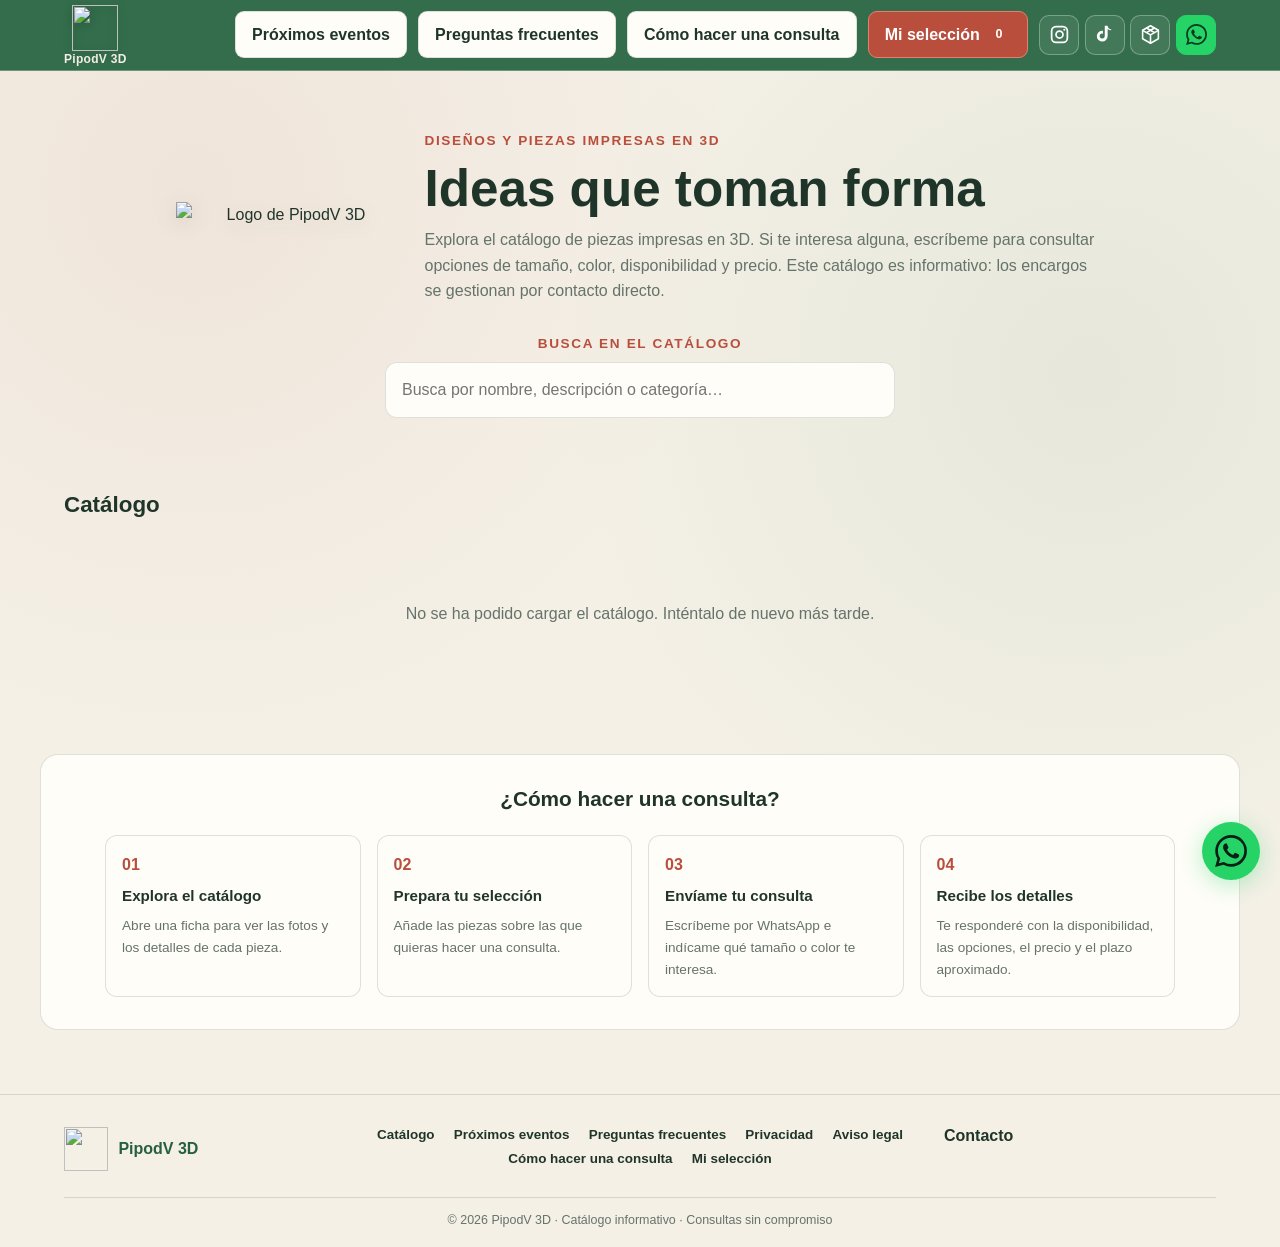
==== index.html @ 947e5152 "Add files via upload" ====
<!doctype html>
<html lang="es">
<head>
  <meta charset="utf-8">
  <meta name="viewport" content="width=device-width, initial-scale=1">
  <meta name="description" content="Catálogo de piezas impresas en 3D de PipodV 3D. Consulta disponibilidad y personalizaciones por WhatsApp.">
  <title>PipodV 3D | Catálogo de impresión 3D</title>
  <link rel="stylesheet" href="fonts.css">
  <style>
    :root{--bg:#f4f0e6;--card:#fffdf8;--glass:rgba(47,107,72,.98);--cyan:#b94e3d;--purple:#3f7953;--green:#25d366;--text:#20352a;--muted:#65736a;--border:rgba(32,53,42,.14);--glow:0 0 18px rgba(185,78,61,.2)}
    *{box-sizing:border-box}html{scroll-behavior:smooth}body{margin:0;font-family:'Inter',Arial,sans-serif;background:radial-gradient(circle at 15% 15%,rgba(185,78,61,.07),transparent 36%),radial-gradient(circle at 85% 30%,rgba(90,147,104,.09),transparent 38%),var(--bg);color:var(--text);line-height:1.6}h1,h2,h3{font-family:'Barlow Semi Condensed',sans-serif}button,input{font:inherit}button,a{-webkit-tap-highlight-color:transparent}a{color:inherit}
    .site-header{position:sticky;top:0;z-index:20;background:var(--glass);backdrop-filter:blur(14px);border-bottom:1px solid rgba(255,255,255,.28);padding:.3rem 5%;display:flex;justify-content:space-between;align-items:center;gap:1rem;color:#fff}.logo{display:inline-flex;flex-direction:column;align-items:center;justify-content:center;gap:2px;text-decoration:none;line-height:1}.logo img{display:block;width:46px;height:46px;object-fit:contain;filter:drop-shadow(0 2px 4px rgba(0,0,0,.2))}.brand-name{color:#f4f0e6;font:700 12px/1 'Barlow Semi Condensed',sans-serif;letter-spacing:.025em;white-space:nowrap}.header-actions{display:flex;gap:.7rem;align-items:center}.button{display:inline-flex;align-items:center;justify-content:center;gap:.45rem;border:1px solid var(--border);border-radius:9px;padding:.6rem 1rem;background:var(--card);color:var(--text);text-decoration:none;font-weight:700;cursor:pointer}.button:hover{border-color:var(--cyan)}.button-primary{border-color:var(--cyan);background:rgba(185,78,61,.14);box-shadow:var(--glow)}.count{display:inline-grid;place-items:center;min-width:1.5rem;height:1.5rem;border-radius:99px;background:var(--cyan);color:#fff;font-size:.78rem}
    .site-header .button-primary{background:var(--cyan);color:#fff;border-color:#e0806e;box-shadow:none}.site-header .button-primary:hover{background:#a93f32;border-color:#a93f32}
    .social-links{display:flex;align-items:center;gap:.35rem}.social-links a{width:40px;height:40px;display:grid;place-items:center;border:1px solid rgba(255,255,255,.3);border-radius:10px;background:rgba(255,255,255,.08);color:#fff;text-decoration:none;transition:background .2s,border-color .2s,transform .2s}.social-links a:hover{background:rgba(255,255,255,.18);border-color:#fff;transform:translateY(-1px)}.social-links a:focus-visible{outline:3px solid #f4f0e6;outline-offset:2px}.social-links svg{width:21px;height:21px;display:block;fill:currentColor}.social-links .wa-link{background:#25d366;color:#073b20;border-color:#25d366}.social-links .wa-link:hover{background:#49e681;border-color:#49e681}.social-links .maker-icon{fill:none;stroke:currentColor;stroke-width:1.8;stroke-linecap:round;stroke-linejoin:round}
    .hero{max-width:1100px;margin:auto;text-align:center;padding:3.5rem 5% 2.6rem}.hero-brand{display:flex;align-items:center;justify-content:center;gap:1.5rem;margin-bottom:1.8rem}.hero-logo{display:block;width:225px;height:auto;flex:0 0 225px;filter:drop-shadow(0 5px 10px rgba(32,53,42,.12))}.hero-copy{text-align:left}.eyebrow{font-family:'Barlow Semi Condensed',sans-serif;color:var(--cyan);font-size:.85rem;font-weight:800;letter-spacing:.12em;text-transform:uppercase}.hero h1{font:800 clamp(2rem,5vw,3.2rem)/1.15 'Barlow Semi Condensed',sans-serif;margin:.5rem 0}.hero-copy p{max-width:680px;margin:0;color:var(--muted)}.search{display:block;width:min(100%,510px);margin:auto;padding:.9rem 1rem;border:1px solid var(--border);border-radius:12px;background:var(--card);color:var(--text);outline:none}.search:focus{border-color:var(--cyan);box-shadow:var(--glow)}
    .categories{max-width:1400px;margin:auto;padding:0 5% 2rem;display:flex;flex-wrap:wrap;justify-content:center;gap:.55rem}.cat{border:1px solid var(--border);border-radius:99px;padding:.5rem .9rem;background:var(--card);color:var(--muted);font-weight:700;cursor:pointer}.cat.active{background:var(--cyan);border-color:var(--cyan);color:#fff}.cat.custom{color:#285f3f;border-color:var(--purple)}.cat.custom.active{background:var(--purple);color:white}
    .custom-banner{display:none;max-width:1100px;margin:0 auto 2rem;padding:1.5rem 5%;text-align:center;border:1px solid rgba(63,121,83,.35);border-radius:16px;background:linear-gradient(135deg,rgba(63,121,83,.12),rgba(185,78,61,.07))}.custom-banner.show{display:block}.custom-banner h2{font:700 1.25rem 'Barlow Semi Condensed',sans-serif;margin:0 0 .4rem}.custom-banner p{color:var(--muted);margin:.3rem 0 1rem}
    .catalog{max-width:1400px;margin:auto;padding:0 5% 4rem}.section-title{font:700 1.4rem 'Barlow Semi Condensed',sans-serif;margin:0 0 1.2rem}.grid{display:grid;grid-template-columns:repeat(auto-fill,minmax(min(100%,250px),1fr));gap:1.25rem}.product{overflow:hidden;border:1px solid var(--border);border-radius:16px;background:var(--card);display:flex;flex-direction:column;transition:transform .2s,border-color .2s}.product:hover{transform:translateY(-4px);border-color:rgba(185,78,61,.4)}.product-image{position:relative;aspect-ratio:1;background:#0d1017;cursor:pointer}.product-image img{width:100%;height:100%;object-fit:cover;display:block}.tag,.photo-count{position:absolute;top:10px;padding:.3rem .65rem;border-radius:6px;background:#2f6b48;font-size:.75rem;font-weight:800;box-shadow:0 2px 8px rgba(0,0,0,.3)}.tag{left:10px;color:#fff;border:1px solid #b94e3d}.photo-count{right:10px;color:#fff;border:1px solid rgba(255,255,255,.7)}.product-body{padding:1rem;display:flex;flex-direction:column;flex:1}.product h3{margin:0 0 .35rem;font-size:1rem}.product p{margin:0 0 1rem;color:var(--muted);font-size:.86rem;flex:1}.product-footer{border-top:1px solid var(--border);padding-top:.8rem;display:flex;justify-content:space-between;align-items:center;gap:.5rem}.product-specs{display:grid;gap:.15rem}.product-price{color:var(--cyan);font-weight:800;font-size:.84rem}.details{color:var(--muted);font-size:.75rem}.ask{color:var(--cyan);font-weight:700;font-size:.88rem}.add.selected{border-color:var(--green);color:var(--green);background:rgba(37,211,102,.1)}.empty{grid-column:1/-1;text-align:center;color:var(--muted);padding:3rem 1rem}
    .how{max-width:1200px;margin:0 auto 4rem;padding:2rem 5%;border:1px solid var(--border);border-radius:18px;background:var(--card)}.how h2{text-align:center;font:700 1.3rem 'Barlow Semi Condensed',sans-serif;margin:0 0 1.5rem}.steps{display:grid;grid-template-columns:repeat(auto-fit,minmax(200px,1fr));gap:1rem}.step{padding:1rem;border:1px solid var(--border);border-radius:12px;background:rgba(255,255,255,.02)}.step b{color:var(--cyan);font:800 1rem 'Barlow Semi Condensed',sans-serif}.step h3{margin:.4rem 0;font-size:.95rem}.step p{margin:0;color:var(--muted);font-size:.85rem}
    footer{text-align:center;padding:2rem 5% 4rem;border-top:1px solid var(--border);color:var(--muted);font-size:.85rem}.float-contact{position:fixed;right:20px;bottom:20px;z-index:15;width:58px;height:58px;display:grid;place-items:center;border:0;border-radius:50%;background:var(--green);color:#062018;padding:0;box-shadow:0 5px 24px #25d36655;cursor:pointer}.float-contact svg{width:32px;height:32px;display:block;fill:currentColor}
    .overlay{position:fixed;inset:0;z-index:30;display:none;align-items:stretch;justify-content:flex-end;background:rgba(0,0,0,.45);backdrop-filter:blur(4px)}.overlay.open{display:flex}.drawer{width:min(100%,420px);height:100%;padding:1.3rem;background:var(--card);color:var(--text);border-left:1px solid var(--border);display:flex;flex-direction:column}.drawer-head{display:flex;justify-content:space-between;align-items:center;border-bottom:1px solid var(--border);padding-bottom:.8rem}.drawer-head h2{font:700 1.1rem 'Barlow Semi Condensed',sans-serif;margin:0}.close{border:0;background:none;color:var(--muted);font-size:1.7rem;cursor:pointer}.list-items{flex:1;overflow:auto;padding:1rem 0;display:grid;align-content:start;gap:.7rem}.list-item{display:flex;align-items:center;gap:.7rem;padding:.65rem;background:var(--card);border:1px solid var(--border);border-radius:10px}.list-item img{width:48px;height:48px;object-fit:cover;border-radius:6px}.list-item div{flex:1}.list-item strong{display:block;font-size:.85rem}.list-item small{color:var(--muted)}.remove{border:0;border-radius:6px;background:#ef444422;color:#a52d2d;padding:.4rem;cursor:pointer}.drawer-note{color:var(--muted);font-size:.8rem}.send{width:100%;background:var(--green);color:#06140a;border:0;border-radius:10px;padding:.9rem;font-weight:800;cursor:pointer}.send:disabled{opacity:.4;cursor:not-allowed}
    .modal-wrap{position:fixed;inset:0;z-index:40;display:none;align-items:center;justify-content:center;padding:1rem;background:rgba(0,0,0,.55)}.modal-wrap.open{display:flex}.modal{position:relative;width:min(850px,100%);max-height:92vh;overflow:auto;display:grid;grid-template-columns:1.05fr 1fr;background:var(--card);border:1px solid var(--border);border-radius:16px}.modal-close{position:absolute;top:8px;right:8px;z-index:5;width:42px;height:42px;border:2px solid #fff;border-radius:50%;background:#2f6b48;color:#fff;font-size:1.6rem;line-height:1;cursor:pointer;box-shadow:0 2px 8px rgba(0,0,0,.35)}.modal-photo{position:relative;background:#090b10;min-height:280px}.modal-photo img{width:100%;height:100%;max-height:65vh;object-fit:contain}.gallery-nav{position:absolute;top:50%;transform:translateY(-50%);width:38px;height:38px;border:1px solid #ffffff44;border-radius:50%;background:#090b10bb;color:white;font-size:1.3rem;cursor:pointer}.gallery-nav.prev{left:10px}.gallery-nav.next{right:10px}.modal-info{padding:1.5rem}.modal-info h2{font-size:1.3rem}.modal-info p{color:var(--muted)}.modal-info .makerworld-note{margin:1rem 0;padding:.8rem .9rem}.modal-thumbs{display:flex;gap:.4rem;overflow:auto;padding:.5rem}.modal-thumbs button{width:48px;height:48px;padding:0;border:2px solid transparent;border-radius:5px;overflow:hidden;background:none;cursor:pointer;flex:none}.modal-thumbs button.active{border-color:var(--cyan)}.modal-thumbs img{width:100%;height:100%;object-fit:cover}
    .site-footer{padding:2rem 5% 1rem;border-top:1px solid var(--border);color:var(--muted);font-size:.85rem}.footer-main{max-width:1400px;margin:auto;display:grid;grid-template-columns:1fr 2fr 1fr;gap:2rem;align-items:start;text-align:left}.footer-brand{display:flex;align-items:center;gap:.65rem;color:#285f3f;text-decoration:none;font:800 1rem 'Barlow Semi Condensed',sans-serif}.footer-brand img{width:44px;height:44px;object-fit:contain}.footer-nav{display:flex;justify-content:center;flex-wrap:wrap;gap:.55rem 1.2rem}.footer-nav a,.footer-nav button,.footer-contact a{border:0;padding:0;background:none;color:var(--text);text-decoration:none;font:600 .84rem Inter,Arial,sans-serif;cursor:pointer}.footer-nav a:hover,.footer-nav button:hover,.footer-contact a:hover{color:var(--cyan)}.footer-contact h2{margin:0 0 .45rem;color:var(--text);font:700 1rem 'Barlow Semi Condensed',sans-serif}.footer-contact-links{display:flex;flex-direction:column;align-items:flex-start;gap:.3rem}.contact-pending{color:var(--muted);font-size:.78rem}.footer-bottom{margin:1.6rem 0 0;padding-top:.8rem;border-top:1px solid var(--border);text-align:center;font-size:.78rem}.makerworld-note{margin:-.3rem 0 .9rem;padding:.65rem .75rem;border-left:3px solid var(--green);border-radius:5px;background:rgba(47,107,72,.08);font-size:.78rem;color:var(--text)}.makerworld-note a{display:inline-block;margin-top:.2rem;color:#285f3f;font-weight:800}.modal-info .makerworld-note{margin:1rem 0;padding:.8rem .9rem}
    @media(max-width:700px){.hero{padding-top:2.5rem}.hero-brand{flex-direction:column;gap:.5rem}.hero-logo{width:168px;flex-basis:auto}.hero-copy{text-align:center}.hero-copy p{margin:0 auto}.site-header{padding-inline:4%}.logo img{width:44px;height:44px}.brand-name{font-size:11px}.header-actions{flex-wrap:wrap;justify-content:flex-end;max-width:calc(100% - 68px);gap:.35rem}.header-actions .button{padding:.45rem .55rem;font-size:.78rem}.header-actions .how-link{display:none}.social-links{gap:.25rem}.social-links a{width:36px;height:36px}.modal{grid-template-columns:1fr}.modal-photo{min-height:0;aspect-ratio:1}.modal-photo img{max-height:none}.categories{padding-inline:4%}.catalog{padding-inline:4%}.how{margin-inline:4%;padding:1.4rem}.footer-main{grid-template-columns:1fr;gap:1rem;justify-items:center;text-align:center}.footer-nav{order:2}.footer-contact{order:3}.footer-contact-links{align-items:center}}
  </style>
</head>
<body>
  <header class="site-header">
    <a class="logo" href="#inicio" aria-label="PipodV 3D, inicio"><img src="pipodv3d-icon.png" alt=""><span class="brand-name">PipodV 3D</span></a>
    <nav class="header-actions" aria-label="Navegación principal">
      <a class="button" href="eventos.html" target="_blank" rel="noopener noreferrer">Próximos eventos</a>
      <a class="button faq-link" href="preguntas-frecuentes.html">Preguntas frecuentes</a>
      <a class="button how-link" href="#como-funciona">Cómo hacer una consulta</a>
      <button class="button button-primary" id="openList" type="button">Mi selección <span class="count" id="headerCount">0</span></button>
      <div class="social-links" aria-label="Redes sociales y contacto">
        <a href="https://www.instagram.com/pipodv3d/" target="_blank" rel="noopener noreferrer" aria-label="Instagram de PipodV 3D" title="Instagram"><svg viewBox="0 0 24 24" aria-hidden="true"><rect x="3" y="3" width="18" height="18" rx="5" fill="none" stroke="currentColor" stroke-width="2"/><circle cx="12" cy="12" r="4" fill="none" stroke="currentColor" stroke-width="2"/><circle cx="17.5" cy="6.5" r="1.2"/></svg></a>
        <a href="https://www.tiktok.com/@pipodv3d" target="_blank" rel="noopener noreferrer" aria-label="TikTok de PipodV 3D" title="TikTok"><svg viewBox="0 0 24 24" aria-hidden="true"><path d="M19.7 7.1a6.8 6.8 0 0 1-4.1-1.4v8.1a6.2 6.2 0 1 1-5.4-6.1v3.3a2.9 2.9 0 1 0 2.1 2.8V2h3.3c.2 2.1 1.6 3.8 4.1 4.2v.9Z"/></svg></a>
        <a href="https://makerworld.com/es/@PipodV3D" target="_blank" rel="noopener noreferrer" aria-label="MakerWorld de PipodV 3D" title="MakerWorld"><svg class="maker-icon" viewBox="0 0 24 24" aria-hidden="true"><path d="m12 2 9 5.2v9.6L12 22l-9-5.2V7.2L12 2Z"/><path d="m3.4 7.5 8.6 5 8.6-5M12 12.5V22M7.5 4.6l9 5.2M16.5 4.6l-9 5.2"/></svg></a>
        <a class="wa-link" href="https://wa.me/34672558103" target="_blank" rel="noopener noreferrer" aria-label="Contactar con PipodV 3D por WhatsApp" title="WhatsApp"><svg viewBox="0 0 24 24" aria-hidden="true"><path d="M20.52 3.48A11.82 11.82 0 0 0 12.08 0C5.52 0 .18 5.34.18 11.9c0 2.1.55 4.16 1.6 5.97L.08 24l6.28-1.65a11.9 11.9 0 0 0 5.71 1.46h.01c6.56 0 11.9-5.34 11.9-11.9 0-3.18-1.24-6.17-3.46-8.43ZM12.08 21.8h-.01a9.9 9.9 0 0 1-5.04-1.38l-.36-.21-3.73.98 1-3.64-.24-.37a9.9 9.9 0 0 1-1.52-5.28c0-5.46 4.44-9.9 9.9-9.9a9.8 9.8 0 0 1 7 2.9 9.8 9.8 0 0 1 2.89 7c0 5.46-4.44 9.9-9.89 9.9Zm5.43-7.42c-.3-.15-1.76-.87-2.03-.97-.27-.1-.47-.15-.67.15-.2.3-.77.97-.94 1.17-.17.2-.35.22-.64.07-.3-.15-1.26-.46-2.4-1.47-.88-.79-1.48-1.76-1.65-2.06-.17-.3-.02-.46.13-.61.13-.13.3-.35.45-.52.15-.17.2-.3.3-.5.1-.2.05-.37-.02-.52-.08-.15-.67-1.61-.92-2.21-.24-.58-.49-.5-.67-.51h-.57c-.2 0-.52.07-.79.37-.27.3-1.04 1.02-1.04 2.48 0 1.46 1.06 2.87 1.21 3.07.15.2 2.1 3.2 5.08 4.49.71.31 1.26.49 1.69.63.71.23 1.36.19 1.87.12.57-.09 1.76-.72 2.01-1.42.25-.69.25-1.29.17-1.41-.07-.12-.27-.2-.57-.35Z"/></svg></a>
      </div>
    </nav>
  </header>
  <main id="inicio">
    <section class="hero">
      <div class="hero-brand">
        <img class="hero-logo" src="pipodv3d-logo.png" alt="Logo de PipodV 3D">
        <div class="hero-copy">
          <span class="eyebrow">Diseños y piezas impresas en 3D</span>
          <h1>Ideas que toman forma</h1>
          <p>Explora el catálogo de piezas impresas en 3D. Si te interesa alguna, escríbeme para consultar opciones de tamaño, color, disponibilidad y precio. Este catálogo es informativo: los encargos se gestionan por contacto directo.</p>
        </div>
      </div>
      <label for="searchInput" class="eyebrow" style="display:block;margin-bottom:.45rem">Busca en el catálogo</label>
      <input class="search" id="searchInput" type="search" placeholder="Busca por nombre, descripción o categoría…">
    </section>
    <nav class="categories" id="categoriesBar" aria-label="Filtrar por categoría"></nav>
    <section class="custom-banner" id="customBanner">
      <h2>¿Tienes una idea en mente?</h2>
      <p>Si tienes un archivo STL, un nombre o un logotipo, escríbeme y vemos cómo convertirlo en una pieza impresa en 3D.</p>
      <button class="button button-primary" id="customContact" type="button">Cuéntame tu idea</button>
    </section>
    <section class="catalog" aria-labelledby="catalogTitle">
      <h2 class="section-title" id="catalogTitle">Catálogo</h2>
      <div class="grid" id="productsGrid" aria-live="polite"></div>
    </section>
    <section class="how" id="como-funciona">
      <h2>¿Cómo hacer una consulta?</h2>
      <div class="steps">
        <article class="step"><b>01</b><h3>Explora el catálogo</h3><p>Abre una ficha para ver las fotos y los detalles de cada pieza.</p></article>
        <article class="step"><b>02</b><h3>Prepara tu selección</h3><p>Añade las piezas sobre las que quieras hacer una consulta.</p></article>
        <article class="step"><b>03</b><h3>Envíame tu consulta</h3><p>Escríbeme por WhatsApp e indícame qué tamaño o color te interesa.</p></article>
        <article class="step"><b>04</b><h3>Recibe los detalles</h3><p>Te responderé con la disponibilidad, las opciones, el precio y el plazo aproximado.</p></article>
      </div>
    </section>
  </main>
  <footer class="site-footer">
    <div class="footer-main">
      <a class="footer-brand" href="#inicio"><img src="pipodv3d-icon.png" alt=""><span>PipodV 3D</span></a>
      <nav class="footer-nav" aria-label="Enlaces del pie de página"><a href="#catalogTitle">Catálogo</a><a href="eventos.html">Próximos eventos</a><a href="preguntas-frecuentes.html">Preguntas frecuentes</a><a href="politica-de-privacidad.html">Privacidad</a><a href="aviso-legal.html">Aviso legal</a><a href="#como-funciona">Cómo hacer una consulta</a><button type="button" id="footerOpenList">Mi selección</button></nav>
      <div class="footer-contact" id="contacto"><h2>Contacto</h2><div class="footer-contact-links" data-contact-links></div></div>
    </div>
    <p class="footer-bottom">© <span id="year"></span> PipodV 3D · Catálogo informativo · Consultas sin compromiso</p>
  </footer>
  <button class="float-contact" id="quickContact" type="button" aria-label="Consulta rápida por WhatsApp" title="WhatsApp"><svg viewBox="0 0 24 24" aria-hidden="true"><path d="M20.52 3.48A11.82 11.82 0 0 0 12.08 0C5.52 0 .18 5.34.18 11.9c0 2.1.55 4.16 1.6 5.97L.08 24l6.28-1.65a11.9 11.9 0 0 0 5.71 1.46h.01c6.56 0 11.9-5.34 11.9-11.9 0-3.18-1.24-6.17-3.46-8.43ZM12.08 21.8h-.01a9.9 9.9 0 0 1-5.04-1.38l-.36-.21-3.73.98 1-3.64-.24-.37a9.9 9.9 0 0 1-1.52-5.28c0-5.46 4.44-9.9 9.9-9.9a9.8 9.8 0 0 1 7 2.9 9.8 9.8 0 0 1 2.89 7c0 5.46-4.44 9.9-9.89 9.9Zm5.43-7.42c-.3-.15-1.76-.87-2.03-.97-.27-.1-.47-.15-.67.15-.2.3-.77.97-.94 1.17-.17.2-.35.22-.64.07-.3-.15-1.26-.46-2.4-1.47-.88-.79-1.48-1.76-1.65-2.06-.17-.3-.02-.46.13-.61.13-.13.3-.35.45-.52.15-.17.2-.3.3-.5.1-.2.05-.37-.02-.52-.08-.15-.67-1.61-.92-2.21-.24-.58-.49-.5-.67-.51h-.57c-.2 0-.52.07-.79.37-.27.3-1.04 1.02-1.04 2.48 0 1.46 1.06 2.87 1.21 3.07.15.2 2.1 3.2 5.08 4.49.71.31 1.26.49 1.69.63.71.23 1.36.19 1.87.12.57-.09 1.76-.72 2.01-1.42.25-.69.25-1.29.17-1.41-.07-.12-.27-.2-.57-.35Z"/></svg></button>
  <div class="overlay" id="drawerOverlay" role="dialog" aria-modal="true" aria-labelledby="drawerTitle">
    <section class="drawer"><div class="drawer-head"><h2 id="drawerTitle">Mi selección</h2><button class="close" id="closeList" aria-label="Cerrar">×</button></div><div class="list-items" id="drawerItems"></div><p class="drawer-note">Enviar la selección solo inicia una consulta. No confirma un pedido ni un pago.</p><button class="send" id="sendWhatsApp" type="button">Enviar consulta por WhatsApp</button></section>
  </div>
  <div class="modal-wrap" id="modalOverlay" role="dialog" aria-modal="true" aria-label="Detalle de la pieza"><section class="modal" id="modalBox"></section></div>
  <script src="contacto.js"></script>
  <script>
    // Personaliza estos datos antes de publicar. Escribe el número con prefijo de país, sin + ni espacios.
    const CONFIG = window.PIPODV3D_CONTACTO;
    const CATEGORIAS = ["Todas", "Anime/Cómic", "Videojuegos", "Cine/TV", "Láminas", "Llaveros", "Puntos de libro", "Decoración", "Navidad", "Halloween", "Otros", "Personalizaciones"];
    // Las fichas se editan desde Pages CMS y se guardan en catalogo.json.
    let catalogo = [];
    const STORAGE_KEY = "pipodv3d_seleccion_v1";
    let categoriaActiva = "Todas";
    let modalProduct = null;
    let currentPhotoIndex = 0;
    function escapeHTML(value) { return String(value ?? "").replace(/[&<>"']/g, ch => ({"&":"&amp;","<":"&lt;",">":"&gt;","\"":"&quot;","'":"&#39;"}[ch])); }
    function safeImage(value) { try { const url = new URL(value, location.href); return ["http:","https:"].includes(url.protocol) ? url.href : ""; } catch { return ""; } }
    function safeMakerWorld(value) { try { const url = new URL(value); return url.protocol === "https:" && (url.hostname === "makerworld.com" || url.hostname.endsWith(".makerworld.com")) ? url.href : ""; } catch { return ""; } }
    function loadSelection() { try { const v = JSON.parse(localStorage.getItem(STORAGE_KEY) || "[]"); return Array.isArray(v) ? v.map(id => String(id)) : []; } catch { return []; } }
    let miLista = loadSelection();
    function saveSelection() { try { localStorage.setItem(STORAGE_KEY, JSON.stringify(miLista)); } catch { /* La lista seguirá disponible durante esta sesión. */ } }
    function renderCategories() {
      document.getElementById("categoriesBar").innerHTML = CATEGORIAS.map(cat => `<button type="button" class="cat ${cat === categoriaActiva ? "active" : ""} ${cat === "Personalizaciones" ? "custom" : ""}" data-category="${escapeHTML(cat)}" aria-pressed="${cat === categoriaActiva}">${escapeHTML(cat)}</button>`).join("");
    }
    function renderCatalog() {
      const query = document.getElementById("searchInput").value.toLocaleLowerCase("es").trim();
      const matches = catalogo.filter(item => (categoriaActiva === "Todas" || item.categoria === categoriaActiva) && [item.nombre,item.descripcion,item.categoria].some(value => String(value).toLocaleLowerCase("es").includes(query)));
      const grid = document.getElementById("productsGrid");
      if (!matches.length) { grid.innerHTML = `<p class="empty">${catalogo.length ? "No hay piezas que coincidan con tu búsqueda. Prueba con otros términos o cuéntame tu idea." : "El catálogo se está preparando. Pronto habrá nuevas piezas."}</p>`; return; }
      grid.innerHTML = matches.map(item => {
        const selected = miLista.includes(item.id);
        const photos = Array.isArray(item.imagenes) && item.imagenes.length ? item.imagenes : [];
        const first = safeImage(photos[0] || "");
        const makerLink = safeMakerWorld(item.makerworld);
        const downloadNote = makerLink ? `<div class="makerworld-note">Este diseño se puede descargar e imprimir en tu propia impresora 3D.<br><a href="${escapeHTML(makerLink)}" target="_blank" rel="noopener noreferrer">Descargar modelo en MakerWorld ↗</a></div>` : "";
        return `<article class="product"><div class="product-image" data-open="${item.id}" role="button" tabindex="0" aria-label="Ver ${escapeHTML(item.nombre)}">${first ? `<img src="${escapeHTML(first)}" alt="${escapeHTML(item.nombre)}" loading="lazy">` : ""}<span class="tag">${escapeHTML(item.categoria)}</span>${photos.length > 1 ? `<span class="photo-count">+${photos.length - 1} fotos</span>` : ""}</div><div class="product-body"><h3>${escapeHTML(item.nombre)}</h3><p>${escapeHTML(item.descripcion)}</p>${downloadNote}<div class="product-footer"><div class="product-specs"><span class="product-price">Precio orientativo: ${escapeHTML(item.precioOrientativo || "A consultar")}</span><span class="details">Medida: ${escapeHTML(item.medidas || "A consultar")}</span><span class="details">Disponibilidad: ${escapeHTML(item.disponibilidad || "Consultar")}</span></div><button class="button add ${selected ? "selected" : ""}" type="button" data-toggle="${item.id}">${selected ? "✓ Seleccionada" : "+ Añadir"}</button></div></div></article>`;
      }).join("");
    }
    function renderSelection() {
      const chosen = catalogo.filter(item => miLista.includes(item.id));
      document.getElementById("headerCount").textContent = chosen.length;
      document.getElementById("sendWhatsApp").disabled = chosen.length === 0;
      document.getElementById("drawerItems").innerHTML = chosen.length ? chosen.map(item => `<div class="list-item"><img src="${escapeHTML(safeImage(item.imagenes?.[0] || ""))}" alt=""><div><strong>${escapeHTML(item.nombre)}</strong><small>${escapeHTML(item.categoria)} · Consulta</small></div><button class="remove" type="button" data-remove="${item.id}">Quitar</button></div>`).join("") : '<p class="empty">Aún no has seleccionado ninguna pieza.<br>Añade las que te interesen para consultarme.</p>';
    }
    function toggleItem(id) { miLista = miLista.includes(id) ? miLista.filter(x => x !== id) : [...miLista, id]; saveSelection(); renderCatalog(); renderSelection(); }
    function contactWhatsApp(message) {
      const number = CONFIG.whatsapp.replace(/\D/g, "");
      if (!/^\d{8,15}$/.test(number)) { alert("El número de WhatsApp configurado no es válido."); return; }
      window.open(`https://wa.me/${number}?text=${encodeURIComponent(message)}`, "_blank", "noopener,noreferrer");
    }
    function sendSelection() { const chosen = catalogo.filter(item => miLista.includes(item.id)); if (!chosen.length) return; const lines = chosen.map((item,i) => `${i+1}. ${item.nombre} (${item.categoria})`); contactWhatsApp(`Hola, he visto tu catálogo de PipodV 3D y me gustaría consultar estas piezas:\n\n${lines.join("\n")}\n\n¿Podrías informarme sobre las opciones, el precio y el plazo aproximado?`); }
    function closeModal() { document.getElementById("modalOverlay").classList.remove("open"); }
    function openModal(id) { modalProduct = catalogo.find(x => x.id === id); if (!modalProduct) return; currentPhotoIndex = 0; renderModal(); document.getElementById("modalOverlay").classList.add("open"); }
    function renderModal() {
      const item = modalProduct; const photos = item.imagenes?.length ? item.imagenes : [""]; const safeIndex = Math.min(currentPhotoIndex, photos.length - 1); currentPhotoIndex = safeIndex;
      const makerLink = safeMakerWorld(item.makerworld);
      const downloadNote = makerLink ? `<div class="makerworld-note">Este diseño se puede descargar e imprimir en tu propia impresora 3D.<br><a href="${escapeHTML(makerLink)}" target="_blank" rel="noopener noreferrer">Descargar modelo en MakerWorld ↗</a></div>` : "";
      document.getElementById("modalBox").innerHTML = `<button class="modal-close" type="button" data-close-modal onclick="closeModal()" aria-label="Cerrar y volver al catálogo">×</button><div><div class="modal-photo"><img src="${escapeHTML(safeImage(photos[safeIndex]))}" alt="${escapeHTML(item.nombre)}">${photos.length > 1 ? `<button class="gallery-nav prev" data-photo="-1" aria-label="Foto anterior">‹</button><button class="gallery-nav next" data-photo="1" aria-label="Foto siguiente">›</button>` : ""}</div>${photos.length > 1 ? `<div class="modal-thumbs">${photos.map((photo,i) => `<button type="button" class="${i === safeIndex ? "active" : ""}" data-thumb="${i}" aria-label="Ver foto ${i+1}"><img src="${escapeHTML(safeImage(photo))}" alt=""></button>`).join("")}</div>` : ""}</div><div class="modal-info"><span class="eyebrow">${escapeHTML(item.categoria)}</span><h2>${escapeHTML(item.nombre)}</h2><p>${escapeHTML(item.descripcion)}</p>${downloadNote}<div class="product-specs"><span class="product-price">Precio orientativo: ${escapeHTML(item.precioOrientativo || "A consultar")}</span><span class="details"><strong>Medida:</strong> ${escapeHTML(item.medidas || "A consultar")}</span><span class="details"><strong>Disponibilidad:</strong> ${escapeHTML(item.disponibilidad || "Consultar")}</span></div><button class="button button-primary" type="button" data-toggle="${item.id}">${miLista.includes(item.id) ? "Quitar de mi selección" : "Añadir a mi selección"}</button></div>`;
    }
    document.addEventListener("click", event => {
      const modalOverlay = document.getElementById("modalOverlay");
      if (event.target === modalOverlay) { modalOverlay.classList.remove("open"); return; }
      const target = event.target.closest("button,[data-open]"); if (!target) return;
      if (target.dataset.category) { categoriaActiva = target.dataset.category; document.getElementById("customBanner").classList.toggle("show", categoriaActiva === "Personalizaciones"); renderCategories(); renderCatalog(); }
      if (target.dataset.toggle) { const id = target.dataset.toggle; toggleItem(id); if (modalProduct) renderModal(); }
      if (target.dataset.open) openModal(target.dataset.open);
      if (target.dataset.remove) { miLista = miLista.filter(id => id !== target.dataset.remove); saveSelection(); renderCatalog(); renderSelection(); }
      if (target.dataset.photo) { const count = modalProduct?.imagenes?.length || 1; currentPhotoIndex = (currentPhotoIndex + Number(target.dataset.photo) + count) % count; renderModal(); }
      if (target.dataset.thumb !== undefined) { currentPhotoIndex = Number(target.dataset.thumb); renderModal(); }
      if (target.id === "openList") document.getElementById("drawerOverlay").classList.add("open");
      if (target.id === "footerOpenList") document.getElementById("drawerOverlay").classList.add("open");
      if (target.id === "closeList" || target === document.getElementById("drawerOverlay")) document.getElementById("drawerOverlay").classList.remove("open");
      if (target.hasAttribute("data-close-modal")) closeModal();
      if (target === document.getElementById("modalOverlay")) closeModal();
      if (target.id === "sendWhatsApp") sendSelection();
      if (target.id === "customContact") contactWhatsApp("Hola, he visto tu catálogo de PipodV 3D y me gustaría consultar una pieza personalizada.");
      if (target.id === "quickContact") contactWhatsApp("Hola, he visto tu catálogo de PipodV 3D y tengo una consulta. ¿Podrías ayudarme?");
      if (target.id === "footerContactButton") contactWhatsApp("Hola, he visto tu web de PipodV 3D y tengo una consulta.");
    });
    document.getElementById("searchInput").addEventListener("input", renderCatalog);
    document.addEventListener("keydown", event => { if (event.key === "Escape") { document.getElementById("drawerOverlay").classList.remove("open"); document.getElementById("modalOverlay").classList.remove("open"); } if ((event.key === "Enter" || event.key === " ") && event.target.matches("[data-open]")) openModal(event.target.dataset.open); });
    document.getElementById("year").textContent = new Date().getFullYear();
    fetch("catalogo.json").then(response => { if (!response.ok) throw new Error("No se pudo cargar el catálogo"); return response.json(); }).then(data => {
      if (!Array.isArray(data)) throw new Error("El catálogo debe ser una lista de fichas");
      catalogo = data.filter(item => item && typeof item.id === "string" && item.nombre && item.categoria);
      renderCategories(); renderCatalog(); renderSelection();
    }).catch(() => {
      document.getElementById("productsGrid").innerHTML = '<p class="empty">No se ha podido cargar el catálogo. Inténtalo de nuevo más tarde.</p>';
    });
  </script>
</body>
</html>
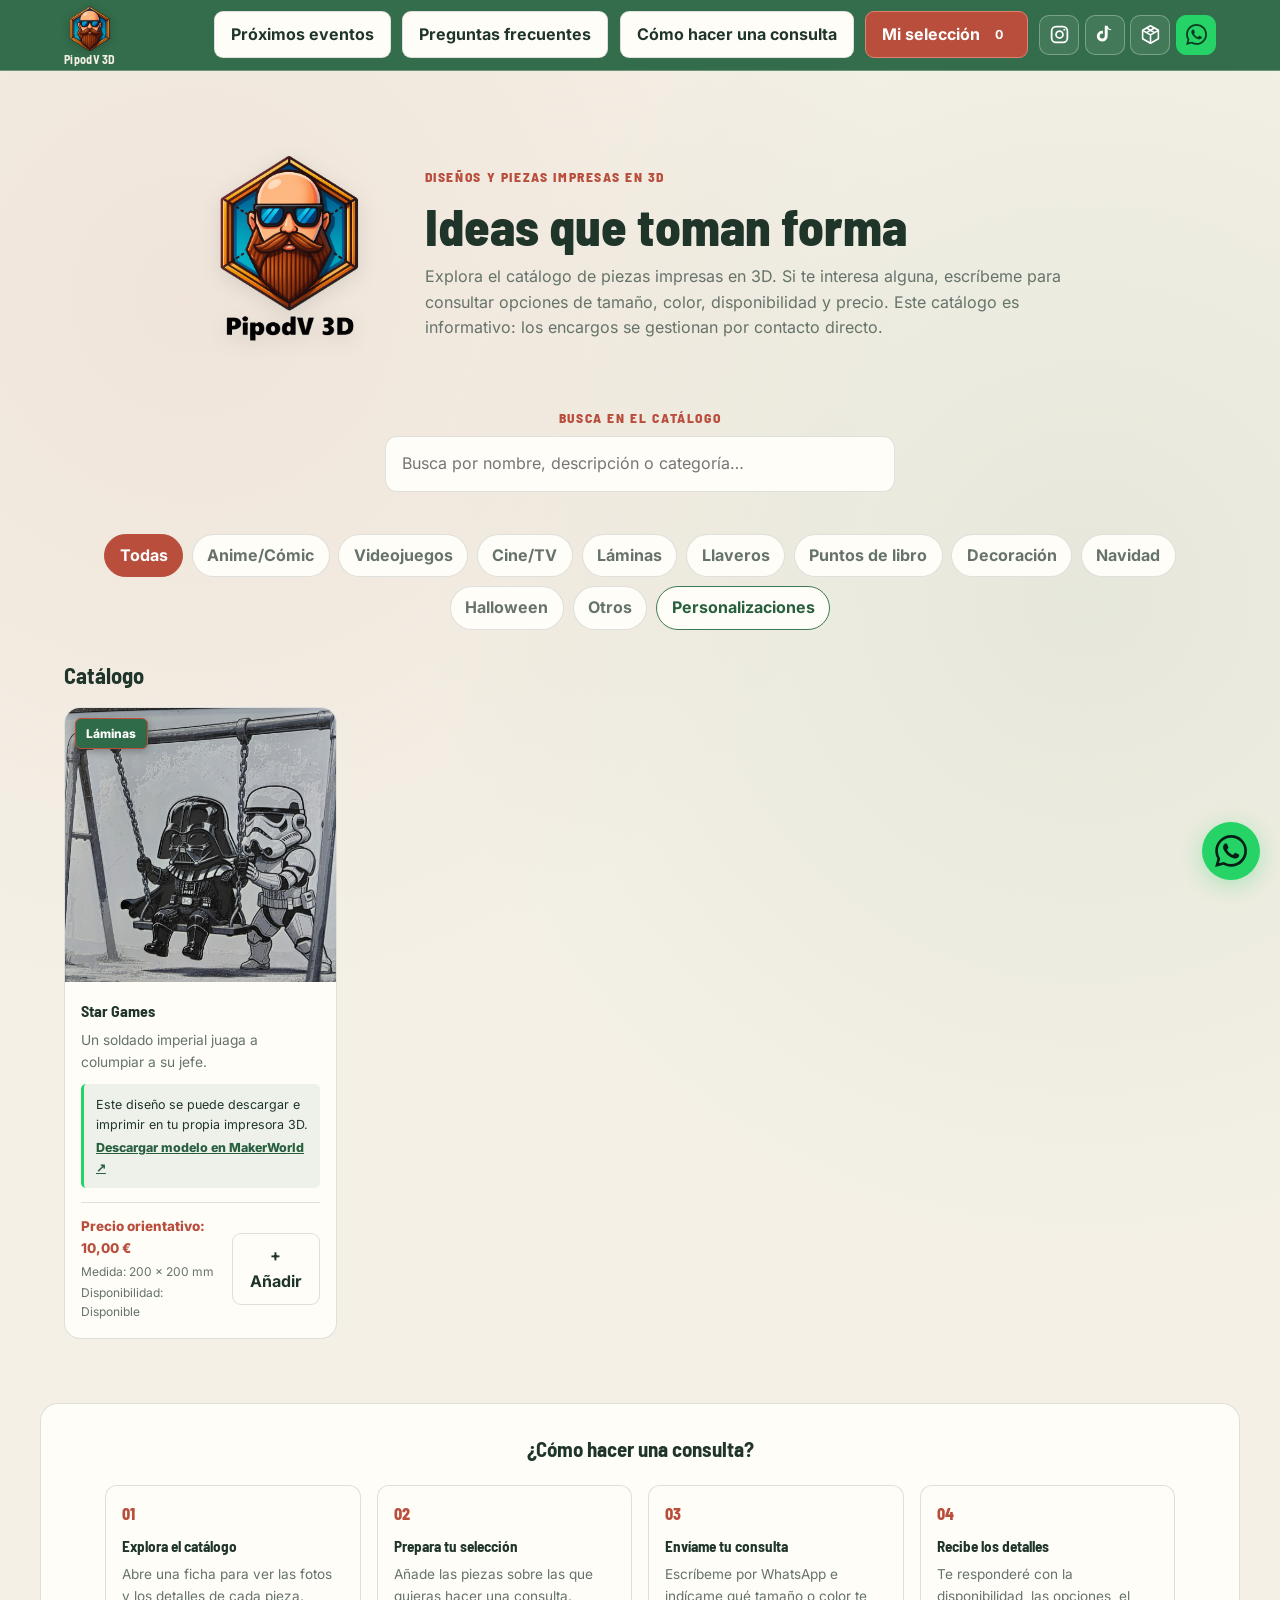
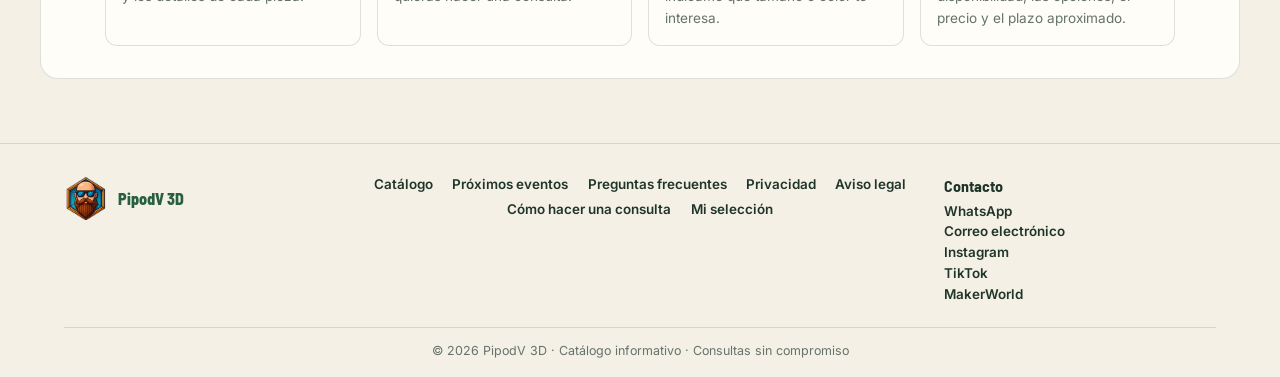
==== commit 9df3724b: "Add files via upload" ====
--- a/index.html
+++ b/index.html
@@ -28,7 +28,7 @@
   <header class="site-header">
     <a class="logo" href="#inicio" aria-label="PipodV 3D, inicio"><img src="pipodv3d-icon.png" alt=""><span class="brand-name">PipodV 3D</span></a>
     <nav class="header-actions" aria-label="Navegación principal">
-      <a class="button" href="eventos.html" target="_blank" rel="noopener noreferrer">Próximos eventos</a>
+      <a class="button" href="eventos.html" target="_self">Próximos eventos</a>
       <a class="button faq-link" href="preguntas-frecuentes.html">Preguntas frecuentes</a>
       <a class="button how-link" href="#como-funciona">Cómo hacer una consulta</a>
       <button class="button button-primary" id="openList" type="button">Mi selección <span class="count" id="headerCount">0</span></button>
@@ -76,7 +76,7 @@
   <footer class="site-footer">
     <div class="footer-main">
       <a class="footer-brand" href="#inicio"><img src="pipodv3d-icon.png" alt=""><span>PipodV 3D</span></a>
-      <nav class="footer-nav" aria-label="Enlaces del pie de página"><a href="#catalogTitle">Catálogo</a><a href="eventos.html">Próximos eventos</a><a href="preguntas-frecuentes.html">Preguntas frecuentes</a><a href="politica-de-privacidad.html">Privacidad</a><a href="aviso-legal.html">Aviso legal</a><a href="#como-funciona">Cómo hacer una consulta</a><button type="button" id="footerOpenList">Mi selección</button></nav>
+      <nav class="footer-nav" aria-label="Enlaces del pie de página"><a href="#catalogTitle">Catálogo</a><a href="eventos.html" target="_self">Próximos eventos</a><a href="preguntas-frecuentes.html">Preguntas frecuentes</a><a href="politica-de-privacidad.html">Privacidad</a><a href="aviso-legal.html">Aviso legal</a><a href="#como-funciona">Cómo hacer una consulta</a><button type="button" id="footerOpenList">Mi selección</button></nav>
       <div class="footer-contact" id="contacto"><h2>Contacto</h2><div class="footer-contact-links" data-contact-links></div></div>
     </div>
     <p class="footer-bottom">© <span id="year"></span> PipodV 3D · Catálogo informativo · Consultas sin compromiso</p>
--- a/fonts.css
+++ b/fonts.css
@@ -0,0 +1,4 @@
+@font-face{font-family:'Barlow Semi Condensed';font-style:normal;font-weight:600;font-display:swap;src:url('fonts/barlow-600.woff2') format('woff2')}
+@font-face{font-family:'Barlow Semi Condensed';font-style:normal;font-weight:700;font-display:swap;src:url('fonts/barlow-700.woff2') format('woff2')}
+@font-face{font-family:'Barlow Semi Condensed';font-style:normal;font-weight:800;font-display:swap;src:url('fonts/barlow-800.woff2') format('woff2')}
+@font-face{font-family:Inter;font-style:normal;font-weight:400 800;font-display:swap;src:url('fonts/inter-latin.woff2') format('woff2');unicode-range:U+0000-00FF,U+0131,U+0152-0153,U+02BB-02BC,U+02C6,U+02DA,U+02DC,U+0304,U+0308,U+0329,U+2000-206F,U+20AC,U+2122,U+2191,U+2193,U+2212,U+2215,U+FEFF,U+FFFD}
